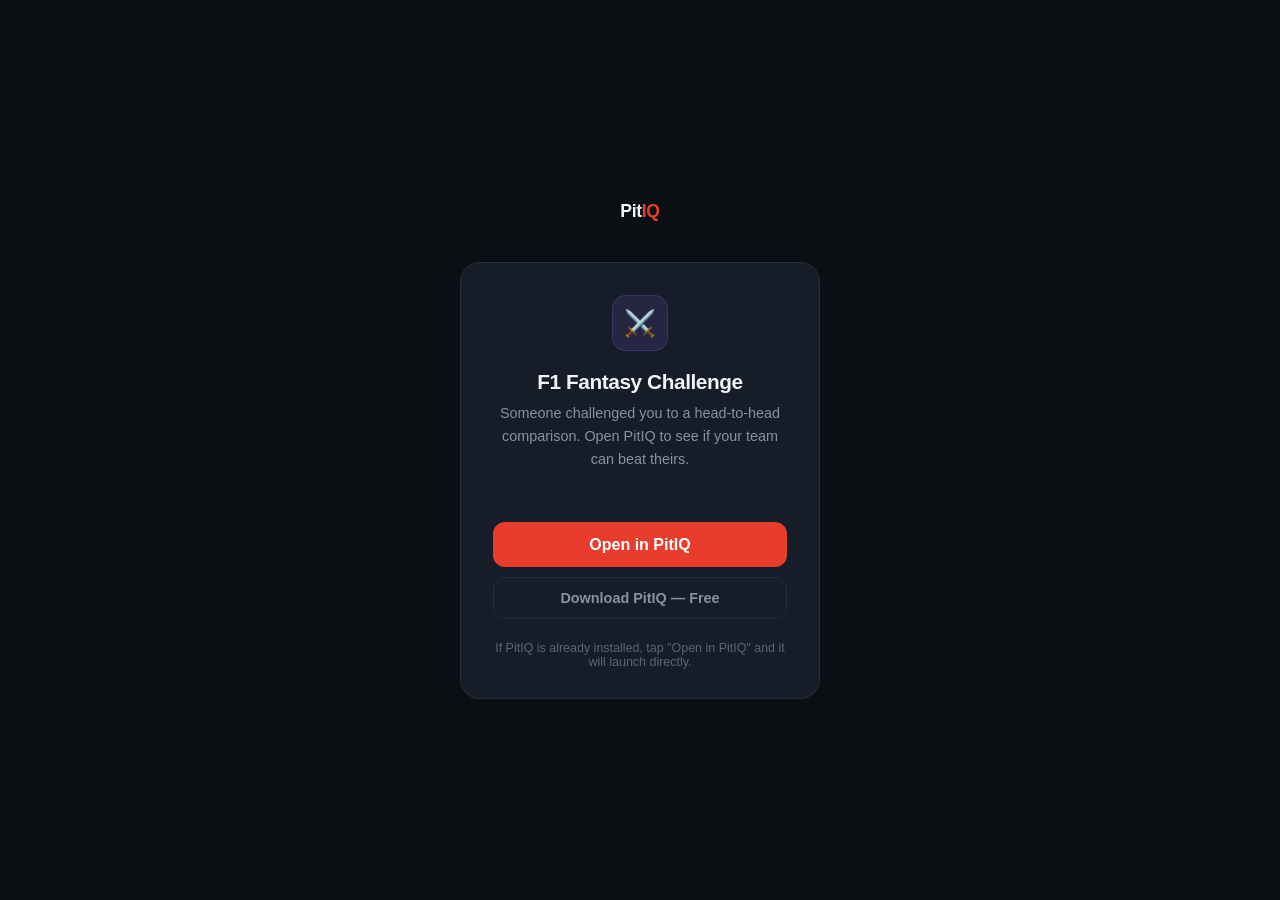
==== compare.html @ cfd07c22 "Add Universal Links AASA file and deep link fallback pages - .well-known/apple-app-site-association:" ====
<!DOCTYPE html>
<html lang="en">
<head>
  <meta charset="UTF-8" />
  <meta name="viewport" content="width=device-width, initial-scale=1.0" />
  <title>F1 Fantasy Challenge — PitIQ</title>
  <meta property="og:title" content="Can you beat my F1 Fantasy team?" />
  <meta property="og:description" content="Open in PitIQ to see the head-to-head comparison." />
  <meta property="og:type" content="website" />
  <style>
    *, *::before, *::after { box-sizing: border-box; margin: 0; padding: 0; }
    :root {
      --bg: #0B0E13; --bg2: #131720; --card: #161c28;
      --accent: #E83D2C; --accent-soft: rgba(232,61,44,0.12);
      --text: #F2F4F8; --text2: #8892A4; --text3: #5B6478;
      --border: rgba(255,255,255,0.07); --purple: #9B6DFF;
    }
    body {
      background: var(--bg);
      color: var(--text);
      font-family: -apple-system, BlinkMacSystemFont, 'SF Pro Display', 'Segoe UI', sans-serif;
      min-height: 100vh;
      display: flex;
      flex-direction: column;
      align-items: center;
      justify-content: center;
      padding: 2rem;
      text-align: center;
    }
    .logo { font-size: 1.1rem; font-weight: 800; letter-spacing: -0.02em; margin-bottom: 2.5rem; }
    .logo span { color: var(--accent); }
    .card {
      background: var(--card);
      border: 1px solid var(--border);
      border-radius: 20px;
      padding: 2rem 2rem 1.8rem;
      max-width: 360px;
      width: 100%;
    }
    .icon {
      width: 56px; height: 56px;
      border-radius: 14px;
      background: rgba(155,109,255,0.12);
      border: 1px solid rgba(155,109,255,0.2);
      display: flex; align-items: center; justify-content: center;
      margin: 0 auto 1.2rem;
      font-size: 1.6rem;
    }
    h1 { font-size: 1.3rem; font-weight: 800; letter-spacing: -0.02em; margin-bottom: 0.5rem; }
    .sub { font-size: 0.9rem; color: var(--text2); line-height: 1.6; margin-bottom: 1.6rem; }
    .drivers { display: flex; flex-wrap: wrap; gap: 0.4rem; justify-content: center; margin-bottom: 1.6rem; }
    .driver-chip {
      background: rgba(255,255,255,0.05);
      border: 1px solid var(--border);
      border-radius: 999px;
      padding: 0.25rem 0.7rem;
      font-size: 0.78rem;
      font-weight: 600;
      letter-spacing: 0.03em;
      color: var(--text2);
    }
    .driver-chip.captain { color: #F5B83D; border-color: rgba(245,184,61,0.3); background: rgba(245,184,61,0.08); }
    .btn {
      display: flex; align-items: center; justify-content: center; gap: 0.5rem;
      background: var(--accent);
      color: #fff;
      font-weight: 700; font-size: 1rem;
      padding: 0.85rem 1.8rem;
      border-radius: 12px;
      text-decoration: none;
      width: 100%;
      transition: opacity 0.15s;
    }
    .btn:hover { opacity: 0.88; }
    .btn-secondary {
      display: flex; align-items: center; justify-content: center; gap: 0.5rem;
      background: transparent;
      color: var(--text2);
      font-weight: 600; font-size: 0.9rem;
      padding: 0.75rem 1.4rem;
      border-radius: 12px;
      border: 1px solid var(--border);
      text-decoration: none;
      width: 100%;
      margin-top: 0.6rem;
      transition: border-color 0.15s, color 0.15s;
    }
    .btn-secondary:hover { border-color: var(--text3); color: var(--text); }
    .hint { font-size: 0.78rem; color: var(--text3); margin-top: 1.4rem; }
  </style>
</head>
<body>
  <div class="logo">Pit<span>IQ</span></div>

  <div class="card">
    <div class="icon">⚔️</div>
    <h1>F1 Fantasy Challenge</h1>
    <p class="sub">Someone challenged you to a head-to-head comparison. Open PitIQ to see if your team can beat theirs.</p>

    <div class="drivers" id="drivers"></div>

    <a class="btn" id="open-btn" href="https://apps.apple.com/app/id6782202084">
      Open in PitIQ
    </a>
    <a class="btn-secondary" href="https://apps.apple.com/app/id6782202084">
      Download PitIQ — Free
    </a>
    <p class="hint">If PitIQ is already installed, tap "Open in PitIQ" and it will launch directly.</p>
  </div>

  <script>
    (function () {
      var params = new URLSearchParams(window.location.search);
      var d = params.get('d');
      var cap = params.get('cap');
      var cons = params.get('cons');

      if (d) {
        var deepLink = 'pitiq://compare?' + params.toString();
        document.getElementById('open-btn').href = deepLink;

        var drivers = d.split(',');
        var container = document.getElementById('drivers');
        drivers.forEach(function (id) {
          var code = id.replace(/_/g, ' ').split(' ').map(function (w) { return w[0].toUpperCase() + w.slice(1); }).join(' ');
          var chip = document.createElement('span');
          chip.className = 'driver-chip' + (id === cap ? ' captain' : '');
          chip.textContent = id === cap ? code + ' ©' : code;
          container.appendChild(chip);
        });

        // Auto-open if app is installed
        setTimeout(function () { window.location.href = deepLink; }, 400);
      }
    })();
  </script>
</body>
</html>
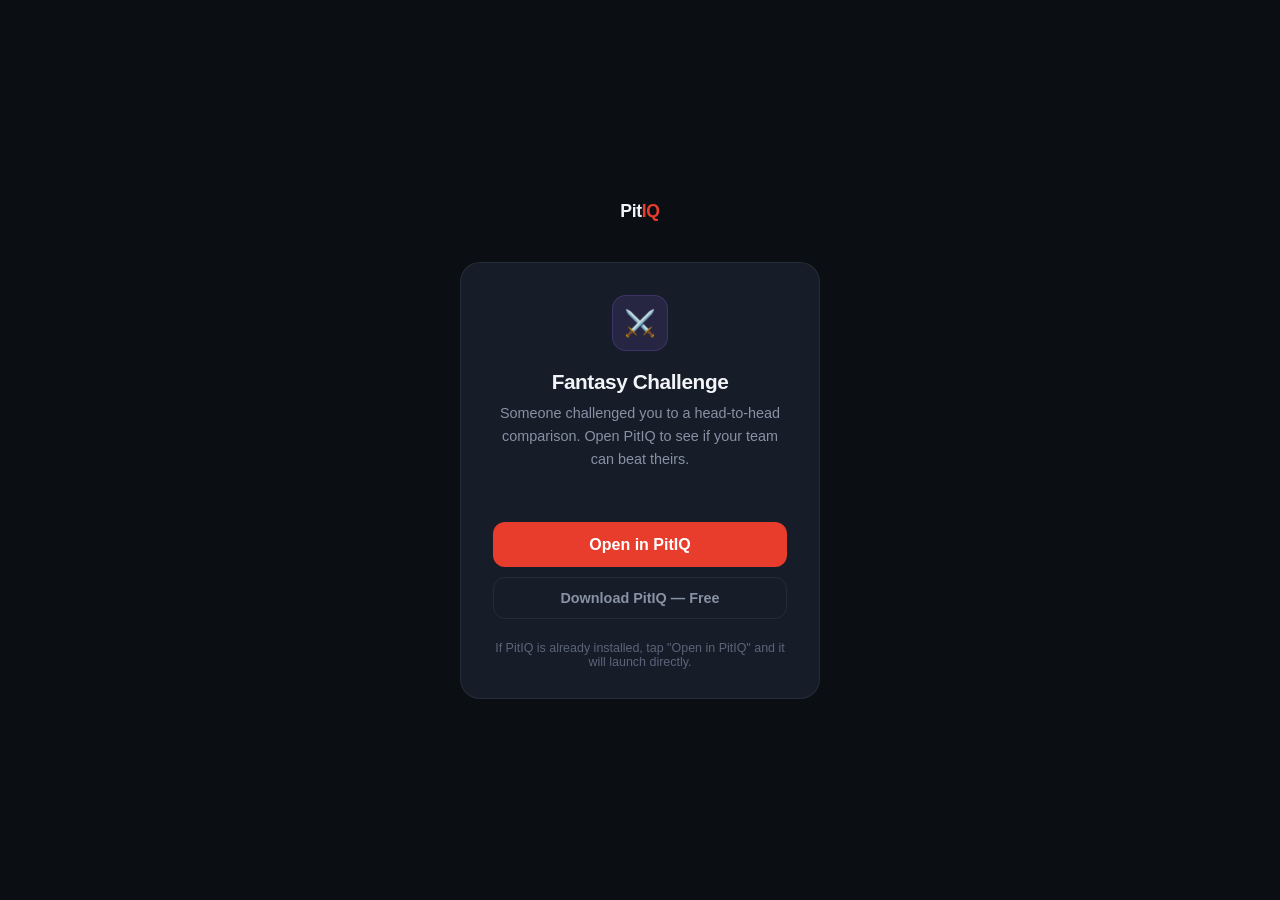
==== commit c2aba6fb: "New marketing site, updated privacy and terms, data-deletion page, sitemap and robots" ====
--- a/compare.html
+++ b/compare.html
@@ -2,9 +2,10 @@
 <html lang="en">
 <head>
   <meta charset="UTF-8" />
+  <meta name="robots" content="noindex" />
   <meta name="viewport" content="width=device-width, initial-scale=1.0" />
-  <title>F1 Fantasy Challenge — PitIQ</title>
-  <meta property="og:title" content="Can you beat my F1 Fantasy team?" />
+  <title>Fantasy Challenge — PitIQ</title>
+  <meta property="og:title" content="Can you beat my fantasy team?" />
   <meta property="og:description" content="Open in PitIQ to see the head-to-head comparison." />
   <meta property="og:type" content="website" />
   <style>
@@ -94,7 +95,7 @@
 
   <div class="card">
     <div class="icon">⚔️</div>
-    <h1>F1 Fantasy Challenge</h1>
+    <h1>Fantasy Challenge</h1>
     <p class="sub">Someone challenged you to a head-to-head comparison. Open PitIQ to see if your team can beat theirs.</p>
 
     <div class="drivers" id="drivers"></div>
